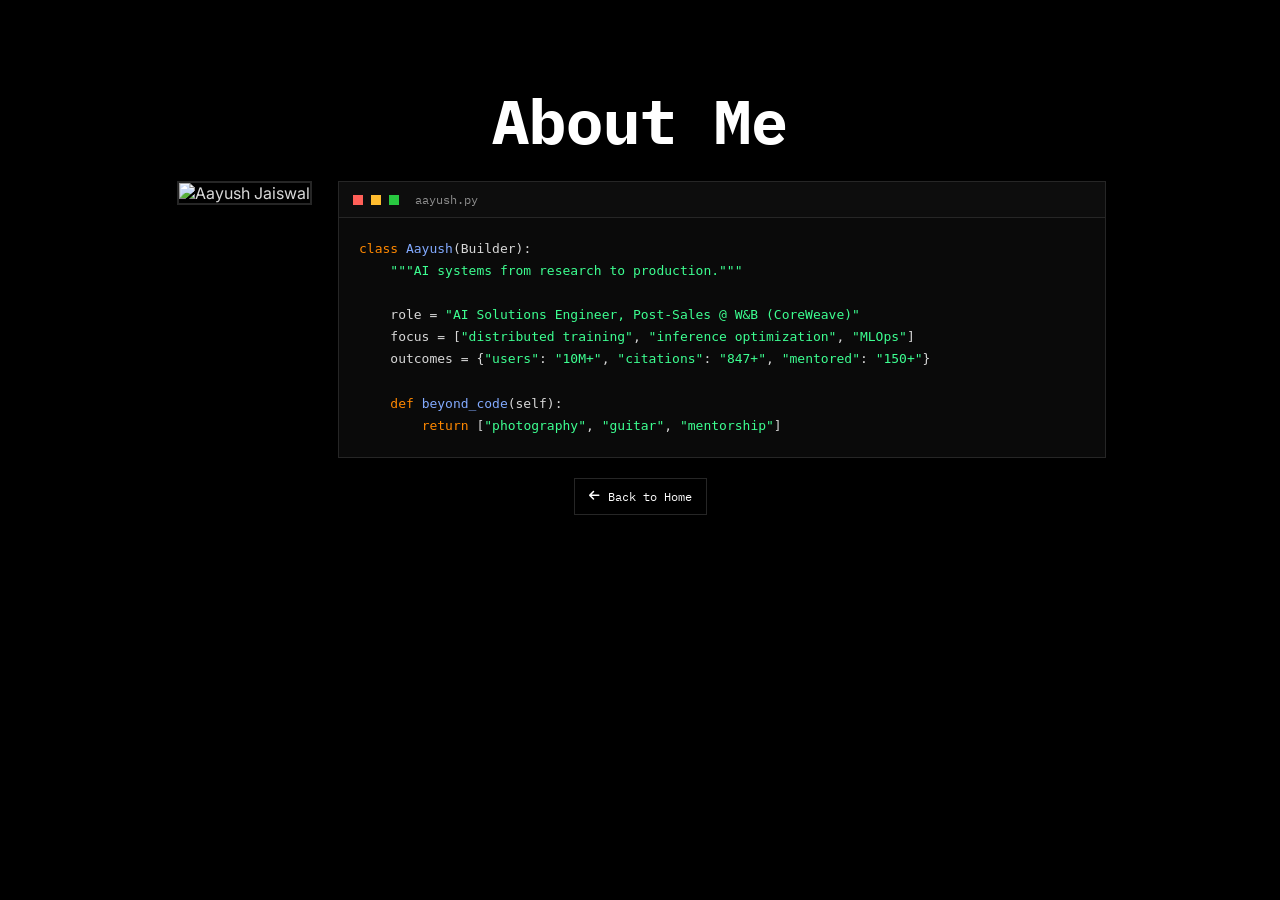
==== about.html @ 136d4f63 "feat: polish hero typing, visual hierarchy, and handoff state" ====
<!DOCTYPE html>
<html lang="en">
<head>
<meta charset="UTF-8">
<meta name="viewport" content="width=device-width,initial-scale=1">
<title>About Me — Aayush Jaiswal</title>
<link rel="stylesheet" href="https://cdnjs.cloudflare.com/ajax/libs/font-awesome/6.5.1/css/all.min.css">
<link href="https://fonts.googleapis.com/css2?family=IBM+Plex+Mono:wght@400;500;600;700&family=Inter:wght@300;400;500;600&display=swap" rel="stylesheet">
<style>
:root{--black:#000;--orange:#ff8800;--border:#262626;--text:#d8d8d8;--text-dim:#8f8f8f;--white:#fff;--mono:'IBM Plex Mono',monospace;--sans:'Inter',sans-serif}
*{box-sizing:border-box;margin:0;padding:0}
body{background:var(--black);color:var(--text);font-family:var(--sans)}
.wrap{max-width:980px;margin:80px auto;padding:0 24px;text-align:center}
h1{font-family:var(--mono);font-size:clamp(34px,6vw,62px);color:var(--white);margin-bottom:20px}
.about-grid{display:grid;grid-template-columns:140px minmax(0,1fr);gap:24px;align-items:start}
.hero-portrait img{width:140px;height:140px;object-fit:cover;border:2px solid var(--border)}
.code-window{border:1px solid var(--border);background:#0a0a0a;overflow:hidden;text-align:left}
.code-titlebar{display:flex;align-items:center;gap:8px;padding:10px 14px;border-bottom:1px solid var(--border);background:#0d0d0d}
.code-dot{width:10px;height:10px;display:inline-block}.red{background:#ff5f57}.yellow{background:#febc2e}.green{background:#28c840}
.code-filename{font-family:var(--mono);font-size:12px;color:var(--text-dim);margin-left:8px}
.code-body{padding:20px;font-family:var(--mono);font-size:13px;line-height:1.7;overflow-x:auto}
.kw{color:var(--orange)} .str{color:#3dff91} .fn{color:#82aaff}
.back{display:inline-flex;align-items:center;gap:8px;margin-top:20px;padding:10px 14px;border:1px solid var(--border);color:#fff;text-decoration:none;font-family:var(--mono);font-size:12px}
.back:hover{border-color:var(--orange);color:var(--orange)}
@media(max-width:768px){.about-grid{grid-template-columns:1fr;justify-items:center}}
</style>
</head>
<body>
  <main class="wrap">
    <h1>About Me</h1>
    <div class="about-grid">
      <div class="hero-portrait"><img src="images/profile.jpeg" alt="Aayush Jaiswal"></div>
      <div class="code-window">
        <div class="code-titlebar"><span class="code-dot red"></span><span class="code-dot yellow"></span><span class="code-dot green"></span><span class="code-filename">aayush.py</span></div>
        <div class="code-body"><pre><span class="kw">class</span> <span class="fn">Aayush</span>(Builder):
    <span class="str">"""AI systems from research to production."""</span>

    role = <span class="str">"AI Solutions Engineer, Post-Sales @ W&B (CoreWeave)"</span>
    focus = [<span class="str">"distributed training"</span>, <span class="str">"inference optimization"</span>, <span class="str">"MLOps"</span>]
    outcomes = {<span class="str">"users"</span>: <span class="str">"10M+"</span>, <span class="str">"citations"</span>: <span class="str">"847+"</span>, <span class="str">"mentored"</span>: <span class="str">"150+"</span>}

    <span class="kw">def</span> <span class="fn">beyond_code</span>(self):
        <span class="kw">return</span> [<span class="str">"photography"</span>, <span class="str">"guitar"</span>, <span class="str">"mentorship"</span>]</pre></div>
      </div>
    </div>
    <a class="back" href="index.html#hero"><i class="fas fa-arrow-left"></i> Back to Home</a>
  </main>
</body>
</html>
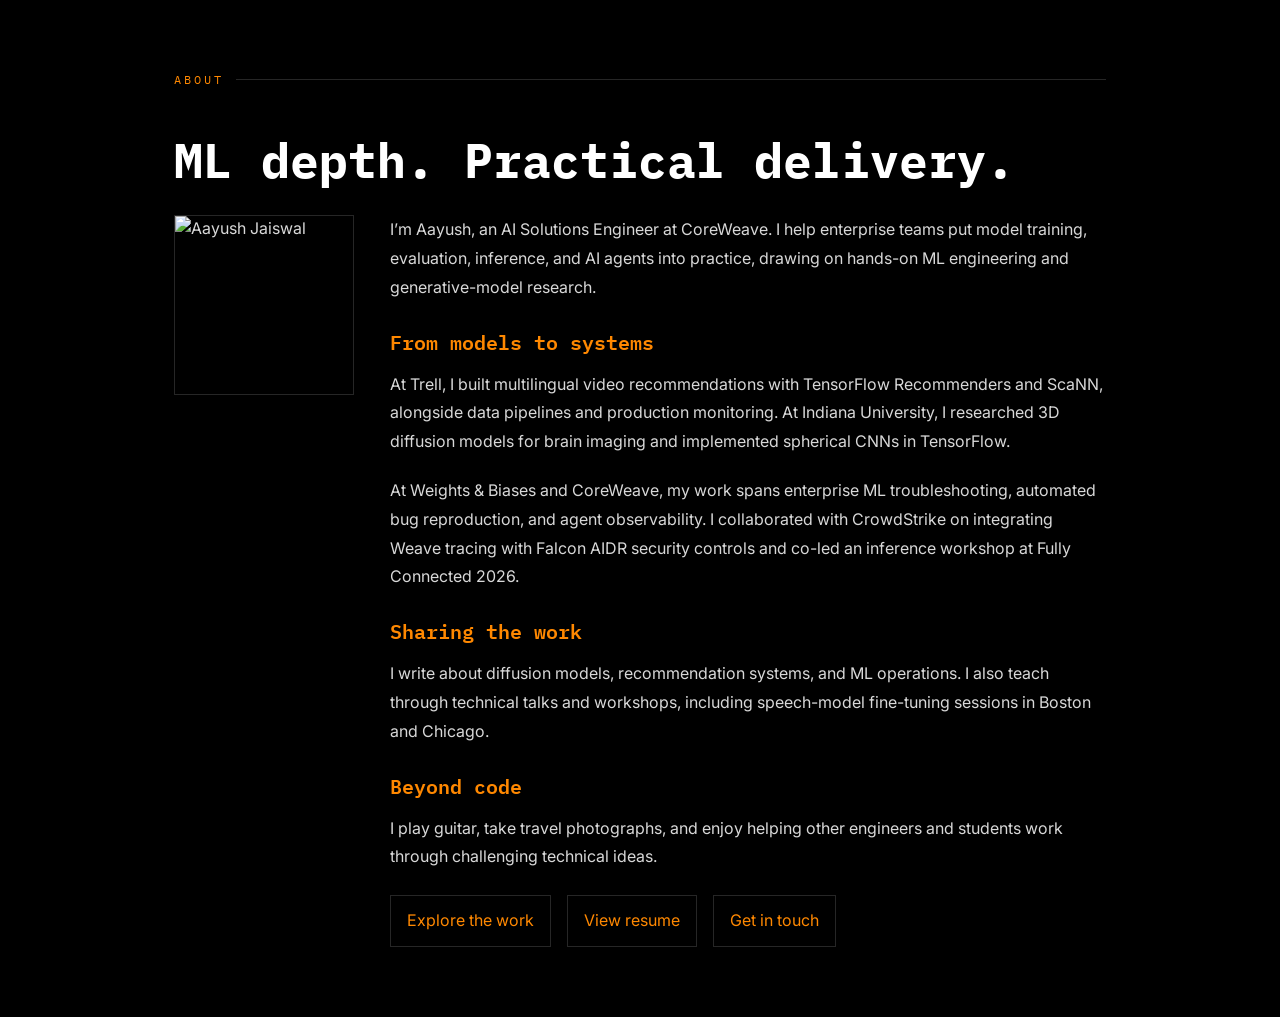
==== commit 490d1066: "Fix portfolio audit findings and unify content and presentation" ====
--- a/about.html
+++ b/about.html
@@ -3,47 +3,43 @@
 <head>
 <meta charset="UTF-8">
 <meta name="viewport" content="width=device-width,initial-scale=1">
-<title>About Me — Aayush Jaiswal</title>
-<link rel="stylesheet" href="https://cdnjs.cloudflare.com/ajax/libs/font-awesome/6.5.1/css/all.min.css">
+<title>About Aayush Jaiswal — Applied AI & ML Engineering</title>
+<meta name="description" content="Aayush Jaiswal builds applied AI and ML systems, combining enterprise engineering at CoreWeave with recommendations and medical-imaging research.">
+<link rel="canonical" href="https://aajais.github.io/about.html">
+<meta property="og:title" content="About Aayush Jaiswal">
+<meta property="og:description" content="Applied AI engineering, model research, and production ML systems.">
+<meta property="og:url" content="https://aajais.github.io/about.html">
+<meta property="og:type" content="profile">
+<meta property="og:image" content="https://aajais.github.io/images/profile.jpeg">
+<meta name="twitter:card" content="summary">
+<link rel="icon" href="favicon.png">
 <link href="https://fonts.googleapis.com/css2?family=IBM+Plex+Mono:wght@400;500;600;700&family=Inter:wght@300;400;500;600&display=swap" rel="stylesheet">
+<link rel="stylesheet" href="styles.css">
 <style>
-:root{--black:#000;--orange:#ff8800;--border:#262626;--text:#d8d8d8;--text-dim:#8f8f8f;--white:#fff;--mono:'IBM Plex Mono',monospace;--sans:'Inter',sans-serif}
-*{box-sizing:border-box;margin:0;padding:0}
-body{background:var(--black);color:var(--text);font-family:var(--sans)}
-.wrap{max-width:980px;margin:80px auto;padding:0 24px;text-align:center}
-h1{font-family:var(--mono);font-size:clamp(34px,6vw,62px);color:var(--white);margin-bottom:20px}
-.about-grid{display:grid;grid-template-columns:140px minmax(0,1fr);gap:24px;align-items:start}
-.hero-portrait img{width:140px;height:140px;object-fit:cover;border:2px solid var(--border)}
-.code-window{border:1px solid var(--border);background:#0a0a0a;overflow:hidden;text-align:left}
-.code-titlebar{display:flex;align-items:center;gap:8px;padding:10px 14px;border-bottom:1px solid var(--border);background:#0d0d0d}
-.code-dot{width:10px;height:10px;display:inline-block}.red{background:#ff5f57}.yellow{background:#febc2e}.green{background:#28c840}
-.code-filename{font-family:var(--mono);font-size:12px;color:var(--text-dim);margin-left:8px}
-.code-body{padding:20px;font-family:var(--mono);font-size:13px;line-height:1.7;overflow-x:auto}
-.kw{color:var(--orange)} .str{color:#3dff91} .fn{color:#82aaff}
-.back{display:inline-flex;align-items:center;gap:8px;margin-top:20px;padding:10px 14px;border:1px solid var(--border);color:#fff;text-decoration:none;font-family:var(--mono);font-size:12px}
-.back:hover{border-color:var(--orange);color:var(--orange)}
-@media(max-width:768px){.about-grid{grid-template-columns:1fr;justify-items:center}}
+.about-wrap{max-width:980px;margin:70px auto;padding:0 24px}
+.about-wrap h1{font:700 clamp(30px,6vw,48px) var(--mono);color:var(--white);margin-bottom:24px}
+.about-layout{display:grid;grid-template-columns:180px minmax(0,1fr);gap:36px;align-items:start}
+.about-photo{width:100%;height:auto;border:1px solid var(--border)}
+.about-copy{min-width:0}.about-copy p{margin-bottom:20px;line-height:1.8}.about-copy h2{font:600 20px var(--mono);color:var(--orange);margin:24px 0 12px}
+.about-actions{display:flex;flex-wrap:wrap;gap:16px;margin-top:24px}.about-actions a{border:1px solid var(--border);padding:12px 16px}
+@media(max-width:600px){.about-layout{grid-template-columns:1fr}.about-photo{max-width:160px}.about-wrap{margin:36px auto}}
 </style>
 </head>
 <body>
-  <main class="wrap">
-    <h1>About Me</h1>
-    <div class="about-grid">
-      <div class="hero-portrait"><img src="images/profile.jpeg" alt="Aayush Jaiswal"></div>
-      <div class="code-window">
-        <div class="code-titlebar"><span class="code-dot red"></span><span class="code-dot yellow"></span><span class="code-dot green"></span><span class="code-filename">aayush.py</span></div>
-        <div class="code-body"><pre><span class="kw">class</span> <span class="fn">Aayush</span>(Builder):
-    <span class="str">"""AI systems from research to production."""</span>
-
-    role = <span class="str">"AI Solutions Engineer, Post-Sales @ W&B (CoreWeave)"</span>
-    focus = [<span class="str">"distributed training"</span>, <span class="str">"inference optimization"</span>, <span class="str">"MLOps"</span>]
-    outcomes = {<span class="str">"users"</span>: <span class="str">"10M+"</span>, <span class="str">"citations"</span>: <span class="str">"847+"</span>, <span class="str">"mentored"</span>: <span class="str">"150+"</span>}
-
-    <span class="kw">def</span> <span class="fn">beyond_code</span>(self):
-        <span class="kw">return</span> [<span class="str">"photography"</span>, <span class="str">"guitar"</span>, <span class="str">"mentorship"</span>]</pre></div>
-      </div>
-    </div>
-    <a class="back" href="index.html#hero"><i class="fas fa-arrow-left"></i> Back to Home</a>
-  </main>
+<a class="skip-link" href="#about-content">Skip to content</a>
+<main class="about-wrap" id="about-content">
+<div class="section-label">ABOUT</div><h1>ML depth. Practical delivery.</h1>
+<div class="about-layout"><img class="about-photo" src="images/profile.jpeg" width="180" height="180" alt="Aayush Jaiswal"><div class="about-copy">
+<p>I’m Aayush, an AI Solutions Engineer at CoreWeave. I help enterprise teams put model training, evaluation, inference, and AI agents into practice, drawing on hands-on ML engineering and generative-model research.</p>
+<h2>From models to systems</h2>
+<p>At Trell, I built multilingual video recommendations with TensorFlow Recommenders and ScaNN, alongside data pipelines and production monitoring. At Indiana University, I researched 3D diffusion models for brain imaging and implemented spherical CNNs in TensorFlow.</p>
+<p>At Weights &amp; Biases and CoreWeave, my work spans enterprise ML troubleshooting, automated bug reproduction, and agent observability. I collaborated with CrowdStrike on integrating Weave tracing with Falcon AIDR security controls and co-led an inference workshop at Fully Connected 2026.</p>
+<h2>Sharing the work</h2>
+<p>I write about diffusion models, recommendation systems, and ML operations. I also teach through technical talks and workshops, including speech-model fine-tuning sessions in Boston and Chicago.</p>
+<h2>Beyond code</h2>
+<p>I play guitar, take travel photographs, and enjoy helping other engineers and students work through challenging technical ideas.</p>
+<div class="about-actions"><a href="index.html#projects">Explore the work</a><a href="AAYUSH_JAISWAL_RESUME.pdf">View resume</a><a href="index.html#contact">Get in touch</a></div>
+</div></div>
+</main>
 </body>
-</html>+</html>
--- a/styles.css
+++ b/styles.css
@@ -0,0 +1,399 @@
+*,*::before,*::after{margin:0;padding:0;box-sizing:border-box;border-radius:0!important}
+:root{--black:#000;--bg:#000;--orange:#ff8800;--green:#3dff91;--border:#262626;--text:#d8d8d8;--text-dim:#8f8f8f;--white:#fff;--mono:'IBM Plex Mono',monospace;--sans:'Inter',sans-serif;--fs-xs:12px;--fs-sm:14px;--fs-md:16px;--fs-lg:20px;--fs-xl:28px;--fs-2xl:40px;--fs-3xl:56px}
+html{scroll-behavior:smooth;scrollbar-width:thin;scrollbar-color:var(--orange) #000}
+body{background:var(--black);color:var(--text);font-family:var(--sans);font-size:16px;line-height:1.6;overflow-x:hidden}
+::selection{background:var(--orange);color:#000}
+a{color:var(--orange);text-decoration:none;transition:color .2s}
+a:hover{color:var(--green)}
+
+/* Scroll Progress */
+#scroll-progress{position:fixed;top:0;left:0;height:2px;background:var(--green);z-index:9999;transition:width .1s linear;width:0}
+
+/* Nav */
+nav{position:fixed;top:0;left:0;right:0;z-index:1000;background:rgba(0,0,0,.92);border-bottom:1px solid var(--border);backdrop-filter:blur(10px);-webkit-backdrop-filter:blur(10px)}
+.nav-inner{max-width:1200px;margin:0 auto;padding:0 24px;height:56px;display:grid;grid-template-columns:auto 1fr auto;align-items:center;gap:22px}
+.nav-logo{font-family:var(--mono);font-weight:700;font-size:var(--fs-xl);color:var(--orange);letter-spacing:-1px}
+.nav-links{display:flex;align-items:center;gap:30px}
+.nav-links a{font-family:var(--mono);font-size:var(--fs-sm);text-transform:uppercase;letter-spacing:1.6px;color:#eaeaea;transition:color .2s}
+.nav-links a:hover{color:var(--orange)}
+.nav-socials{display:flex;align-items:center;justify-content:center;gap:16px}
+.nav-socials a{color:#fff;font-size:19px;transition:color .2s}
+.nav-socials a:hover{color:var(--orange)}
+.pulse-dot{width:8px;height:8px;background:var(--green);display:inline-block;animation:pulse 2s infinite}
+@keyframes pulse{0%,100%{opacity:1}50%{opacity:.3}}
+.nav-toggle{display:none;background:none;border:none;color:var(--orange);font-size:20px;cursor:pointer}
+
+/* Sections */
+.section{padding:100px 24px;max-width:1200px;margin:0 auto}
+.section-label{font-family:var(--mono);font-size:12px;text-transform:uppercase;letter-spacing:3px;color:var(--orange);margin-bottom:40px;display:flex;align-items:center;gap:12px}
+.section-label::after{content:'';flex:1;height:1px;background:var(--border)}
+
+/* Hero Portrait */
+.hero-portrait{margin-bottom:24px}
+.hero-portrait img{width:140px;height:140px;object-fit:cover;border:2px solid var(--border);filter:grayscale(30%);transition:filter .3s}
+.hero-portrait img:hover{filter:grayscale(0%);border-color:var(--orange)}
+
+/* Hero */
+#hero{min-height:100vh;display:flex;align-items:center;justify-content:center;position:relative;padding-top:56px}
+#particle-canvas{position:fixed;inset:0;width:100vw;height:100vh;z-index:0;pointer-events:none;opacity:.9}
+.hero-content{position:relative;z-index:1;width:100%;max-width:1200px;margin:0 auto;padding:0 24px;display:flex;flex-direction:column;align-items:center;text-align:center;transform:translateY(4vh)}
+.hero-eyebrow{font-family:var(--mono);font-size:var(--fs-sm);color:var(--green);margin:18px 0 0;letter-spacing:1px;width:min(100%,980px);display:inline-block;white-space:nowrap;overflow:visible;min-height:1.4em}
+.hero-eyebrow.typing::after{content:'';display:inline-block;width:2px;height:1.05em;background:var(--green);margin-left:6px;vertical-align:-2px;animation:caret .9s step-end infinite}
+.hero-name{font-family:var(--mono);font-size:clamp(58px,9.2vw,112px);font-weight:700;color:var(--white);line-height:.95;margin:22px 0 24px;letter-spacing:-2px;text-align:center;width:min(100%,980px)}
+.hero-tagline{font-family:var(--mono);font-size:clamp(19px,2.3vw,27px);color:#b7b7b7;margin:0 auto 14px;max-width:56ch;line-height:1.45;width:min(100%,980px)}
+.hero-tagline .highlight-prod{color:#6fffb0;font-weight:600}
+.hero-grid{display:grid;grid-template-columns:minmax(0,.9fr) minmax(0,1.1fr);gap:32px;align-items:start}
+.hero-left{display:flex;flex-direction:column;gap:14px}
+.hero-right{display:flex;flex-direction:column;min-width:0}
+.hero-intro{font-size:14px;color:#b8b8b8;max-width:46ch;line-height:1.65}
+.hero-cta{display:flex;gap:14px;margin-top:26px;justify-content:center;flex-wrap:wrap;width:min(100%,980px)}
+.hero-btn{display:inline-flex;align-items:center;gap:8px;font-family:var(--mono);font-size:var(--fs-sm);text-transform:uppercase;letter-spacing:1.1px;padding:12px 20px;border:1px dashed #4c4c4c;color:#cfcfcf;background:transparent;box-shadow:none;transition:all .22s ease}
+.hero-btn:hover{border-color:var(--green);color:var(--green);transform:translateY(-1px);background:rgba(61,255,145,.05)}
+
+/* Code bio */
+.code-window{border:1px solid var(--border);background:#0a0a0a;overflow:hidden}
+.code-titlebar{display:flex;align-items:center;gap:8px;padding:10px 14px;border-bottom:1px solid var(--border);background:#0d0d0d}
+.code-dot{width:10px;height:10px;display:inline-block}
+.code-dot.red{background:#ff5f57}
+.code-dot.yellow{background:#febc2e}
+.code-dot.green{background:#28c840}
+.code-filename{font-family:var(--mono);font-size:12px;color:var(--text-dim);margin-left:8px}
+.code-body{padding:20px;font-family:var(--mono);font-size:13px;line-height:1.7;color:var(--text);overflow-x:auto}
+.code-body .kw{color:var(--orange)}
+.code-body .str{color:var(--green)}
+.code-body .cm{color:var(--text-dim)}
+.code-body .fn{color:#82aaff}
+.code-body .num{color:#f78c6c}
+
+/* Social row */
+.hero-socials{display:none}
+.hero-socials a{color:var(--text-dim);font-size:18px;transition:color .2s}
+.hero-socials a:hover{color:var(--orange)}
+
+/* Hero right rail */
+.hero-panel{border:1px solid var(--border);background:#060606;padding:18px}
+.hero-panel-title{font-family:var(--mono);font-size:11px;text-transform:uppercase;letter-spacing:1.5px;color:var(--orange);margin-bottom:10px}
+.hero-panel-list{display:flex;flex-direction:column;gap:8px}
+.hero-panel-item{font-size:13px;color:#b8b8b8;line-height:1.55}
+.worked-grid{display:grid;grid-template-columns:repeat(2,minmax(0,1fr));gap:6px}
+.worked-logo{font-family:var(--mono);font-size:10px;letter-spacing:.4px;text-transform:uppercase;color:#c2c2c2;border:1px solid var(--border);padding:8px 7px;text-align:center;background:#0b0b0b}
+.worked-logo.primary{color:var(--orange);border-color:#3a2a16;background:#0d0803}
+.worked-caption{font-size:11px;color:#7e7e7e;margin-top:8px;line-height:1.45}
+
+/* Stats bar */
+.stats-bar{display:grid;grid-template-columns:repeat(4,1fr);gap:14px;background:transparent;border:none;margin-top:46px;width:min(100%,980px)}
+.stat-item{background:linear-gradient(180deg,#121212,#070707);padding:22px 16px;text-align:center;border:1px solid #2f2113;box-shadow:inset 0 0 0 1px rgba(255,136,0,.08);transition:transform .25s ease,border-color .25s ease,box-shadow .25s ease}
+.stat-item:hover{transform:translateY(-4px);border-color:#8a5a22;box-shadow:0 12px 34px rgba(255,136,0,.18)}
+.stat-num{font-family:var(--mono);font-size:clamp(30px,3.2vw,42px);font-weight:700;color:#ff9f1a;transition:transform .25s ease,color .25s ease;display:inline-block}
+.stat-item:hover .stat-num{transform:scale(1.12);color:#ffc06a}
+.stat-label{font-family:var(--mono);font-size:var(--fs-xs);text-transform:uppercase;color:#9e9e9e;letter-spacing:1.3px;margin-top:6px}
+@keyframes caret{50%{opacity:0}}
+
+/* Trusted By */
+.trusted-grid{display:grid;grid-template-columns:repeat(auto-fill,minmax(160px,1fr));gap:1px;background:var(--border);border:1px solid var(--border)}
+.trusted-item{background:var(--black);padding:20px;text-align:center;font-family:var(--mono);font-size:13px;color:var(--text-dim);transition:color .2s}
+.trusted-item:hover{color:var(--orange)}
+.trusted-note{margin-top:14px;font-family:var(--mono);font-size:12px;color:#9c9c9c}
+
+/* Outcomes */
+#outcomes .section-label,#journey .section-label,#projects .section-label{margin-bottom:16px;justify-content:center;text-align:center}
+#outcomes .section-label::after,#journey .section-label::after,#projects .section-label::after{display:none}
+#outcomes .section-title,#journey .section-title,#projects .section-title{margin-bottom:44px;font-size:clamp(20px,2.3vw,30px);font-weight:500;color:#b2b2b2;letter-spacing:.2px;text-align:center}
+.outcomes-grid{display:grid;grid-template-columns:repeat(3,minmax(0,1fr));gap:16px 22px;background:transparent;border:none;justify-items:center}
+.outcome-card{position:relative;background:transparent;padding:10px 0 12px;min-height:146px;display:flex;flex-direction:column;justify-content:center;align-items:center;text-align:center;cursor:pointer;transition:transform .28s ease;width:100%}
+.outcome-card::after{content:'';position:absolute;left:50%;transform:translateX(-50%);bottom:0;width:52px;height:2px;background:linear-gradient(90deg,var(--orange),transparent);opacity:.6;transition:width .32s ease,opacity .32s ease}
+.outcome-kpi{font-family:var(--mono);font-size:clamp(48px,5.1vw,72px);font-weight:800;line-height:1;color:var(--white);letter-spacing:-1px;margin-bottom:10px;transition:transform .28s ease,text-shadow .28s ease}
+.outcome-title{font-family:var(--mono);font-size:13px;text-transform:uppercase;letter-spacing:1.5px;color:var(--orange);margin-bottom:0;transition:transform .28s ease,color .28s ease}
+.outcome-copy{font-size:13px;color:#9f9f9f;line-height:1.45;margin-top:0;max-height:0;opacity:0;overflow:hidden;transform:translateY(8px);max-width:34ch;transition:max-height .42s ease,opacity .32s ease,transform .32s ease,margin-top .32s ease}
+.outcome-card:hover,.outcome-card:focus-within{transform:translateY(-3px)}
+.outcome-card:hover::after,.outcome-card:focus-within::after{width:116px;opacity:1}
+.outcome-card:hover .outcome-kpi,.outcome-card:focus-within .outcome-kpi{transform:translateY(-2px) scale(1.03);text-shadow:0 0 18px rgba(255,255,255,.15)}
+.outcome-card:hover .outcome-title,.outcome-card:focus-within .outcome-title{transform:translateY(-1px);color:#ff9f1a}
+.outcome-card:hover .outcome-copy,.outcome-card:focus-within .outcome-copy{margin-top:8px;max-height:8em;opacity:1;transform:translateY(0)}
+@media(max-width:1100px){
+  .outcomes-grid{grid-template-columns:repeat(2,minmax(0,1fr));gap:18px}
+}
+@media(max-width:700px){
+  .outcomes-grid{grid-template-columns:1fr;gap:20px}
+  #outcomes .section-title{margin-bottom:24px}
+}
+
+/* Tech Marquee */
+.marquee-wrap{overflow:hidden;border-top:1px solid var(--border);border-bottom:1px solid var(--border);padding:16px 0;background:#050505}
+.marquee-track{display:flex;gap:48px;animation:marquee 30s linear infinite;width:max-content}
+.marquee-track span{font-family:var(--mono);font-size:13px;text-transform:uppercase;letter-spacing:2px;color:var(--text-dim);white-space:nowrap}
+@keyframes marquee{0%{transform:translateX(0)}100%{transform:translateX(-50%)}}
+
+/* Education */
+.edu-grid{display:grid;grid-template-columns:1fr 1fr;gap:1px;background:var(--border);border:1px solid var(--border)}
+.edu-card{background:var(--black);padding:32px}
+.edu-degree{font-family:var(--mono);font-size:16px;color:var(--white);margin-bottom:4px}
+.edu-school{color:var(--orange);font-family:var(--mono);font-size:13px;margin-bottom:8px}
+.edu-meta{font-family:var(--mono);font-size:12px;color:var(--text-dim);display:flex;gap:16px}
+
+/* Timeline */
+.timeline{position:relative;padding-left:32px;border-left:1px solid var(--border)}
+.timeline-item{position:relative;margin-bottom:2px;border:1px solid var(--border);background:#050505;cursor:pointer;transition:border-color .2s}
+.timeline-item:hover,.timeline-item.active{border-color:var(--orange)}
+.timeline-item::before{content:'';position:absolute;left:-38px;top:24px;width:10px;height:10px;border:1px solid var(--orange);background:var(--black)}
+.timeline-item.active::before{background:var(--orange)}
+.timeline-header{display:flex;justify-content:space-between;align-items:center;padding:20px 24px;flex-wrap:wrap;gap:8px}
+.timeline-role{font-family:var(--mono);font-size:14px;color:var(--white)}
+.timeline-role span{color:var(--orange)}
+.timeline-date{font-family:var(--mono);font-size:12px;color:var(--text-dim)}
+.timeline-expand{font-family:var(--mono);font-size:16px;color:var(--orange);margin-left:8px;transition:transform .2s}
+.timeline-item.active .timeline-expand{transform:rotate(45deg)}
+.timeline-body{max-height:0;overflow:hidden;transition:max-height .4s ease}
+.timeline-body-inner{padding:0 24px 20px;color:var(--text);font-size:14px;line-height:1.7}
+.timeline-tags{display:flex;flex-wrap:wrap;gap:6px;margin-top:12px}
+.tag{font-family:var(--mono);font-size:11px;padding:4px 10px;border:1px solid var(--border);color:var(--text-dim)}
+
+/* Journey connected snake timeline */
+#journey{}
+.journey-strip{position:relative;overflow-x:auto;padding:14px 0 20px;scrollbar-width:none;-ms-overflow-style:none}
+.journey-strip::-webkit-scrollbar{display:none}
+.journey-track{position:relative;display:flex;gap:44px;align-items:flex-start;min-width:max(100%,2600px);width:max-content;padding:34px 16px 42px}
+.journey-wire{position:absolute;left:0;top:0;width:100%;height:100%;z-index:0;pointer-events:none;isolation:isolate}
+.journey-wire svg{width:100%;height:100%}
+.journey-wire path{fill:none;stroke:#ffad42;stroke-width:2.9;stroke-linecap:round;stroke-linejoin:round;stroke-dasharray:2.4 9;opacity:.82;filter:drop-shadow(0 0 8px rgba(255,160,48,.42));animation:journeyFlow 14s linear infinite}
+.journey-item{--offsetY:0px;transform:translateY(var(--offsetY));border:1px solid var(--border);background:linear-gradient(180deg,#0d0d0d 0%,#090909 100%);padding:20px;display:flex;flex-direction:column;gap:12px;position:relative;min-height:168px;flex:0 0 310px;transition:transform .22s ease,border-color .22s ease,box-shadow .22s ease,background .22s ease;overflow:hidden;z-index:1}
+/* One tile per hill/valley for cleaner rhythm */
+.journey-item:nth-of-type(odd){--offsetY:-26px}
+.journey-item:nth-of-type(even){--offsetY:26px}
+.journey-item.primary{border-color:#4b2f14;background:linear-gradient(180deg,#120c06 0%,#0c0804 100%)}
+.journey-item.education{border-color:#2a4130;background:linear-gradient(180deg,#0a120d 0%,#080d09 100%)}
+.journey-item:hover{transform:translateY(calc(var(--offsetY) - 4px));border-color:#7a4b1d;box-shadow:0 10px 26px rgba(0,0,0,.35),0 0 0 1px rgba(255,136,0,.12) inset}
+.journey-item::selection{background:rgba(255,136,0,.25)}
+.journey-item::before{content:'';position:absolute;inset:0;background:linear-gradient(115deg,transparent 25%,rgba(255,136,0,.09) 45%,transparent 65%);transform:translateX(-140%);transition:transform .6s ease;pointer-events:none}
+.journey-item:hover::before{transform:translateX(140%)}
+.journey-years{font-family:var(--mono);font-size:13px;color:var(--orange);letter-spacing:.7px}
+.journey-brand{display:flex;align-items:center;gap:12px}
+.journey-logo-img{height:28px;max-width:140px;object-fit:contain;object-position:left center;filter:grayscale(100%) contrast(120%) brightness(1.04);transition:filter .22s ease,transform .22s ease}
+.journey-item:hover .journey-logo-img{filter:grayscale(30%) contrast(120%) brightness(1.08);transform:translateY(-1px)}
+.journey-logo-fallback{height:24px;min-width:40px;padding:0 10px;border:1px solid var(--border);display:grid;place-items:center;font:700 10px var(--mono);color:#cfcfcf;background:#0f0f0f}
+.journey-name{font:600 15px var(--mono);letter-spacing:.3px;color:#e6e6e6;text-transform:uppercase;line-height:1.3}
+.journey-role{font-size:14px;color:#9a9a9a;line-height:1.45;position:relative;font-family:var(--mono);padding-right:0}
+.journey-role::after{display:none}
+.journey-item:hover .journey-role::after{display:none}
+.journey-badge{font-family:var(--mono);font-size:12px;color:#79d89a;border:1px solid #2a4a33;padding:3px 8px;display:inline-block;width:max-content;letter-spacing:.7px;text-transform:uppercase}
+
+/* linear alternating order */
+.journey-item .journey-dot{position:absolute;right:-16px;top:50%;transform:translateY(-50%);width:8px;height:8px;border-radius:50%;background:#ffb347;box-shadow:0 0 0 2px rgba(255,136,0,.18),0 0 12px rgba(255,170,64,.4);animation:journeyPulse 2.2s ease-in-out infinite}
+.journey-item:last-of-type .journey-dot{display:none}
+
+/* legacy per-card connectors replaced by wavy dotted journey wire */
+.journey-item::after{display:none}
+@keyframes journeyPulse{0%,100%{transform:scale(1);opacity:.92}50%{transform:scale(1.18);opacity:1}}
+@keyframes journeyCursorBlink{0%,49%{opacity:1}50%,100%{opacity:0}}
+@keyframes journeyFlow{from{stroke-dashoffset:0}to{stroke-dashoffset:-240}}
+
+@media(max-width:980px){
+  .journey-item{--offsetY:0px;flex-basis:290px}
+  .journey-item:hover{transform:translateY(-4px)}
+}
+@media(max-width:700px){.journey-item{flex-basis:86vw}}
+.edu-card.edu-focus{border:1px solid #2a4a33;box-shadow:inset 0 0 0 1px #152119}
+.edu-meta .edu-pill{font-family:var(--mono);font-size:10px;color:#79d89a;border:1px solid #2a4a33;padding:2px 7px;letter-spacing:.7px;text-transform:uppercase}
+
+/* Skills */
+.skills-category{margin-bottom:32px}
+.skills-category-title{font-family:var(--mono);font-size:13px;color:var(--orange);text-transform:uppercase;letter-spacing:2px;margin-bottom:12px}
+.skills-list{display:flex;flex-wrap:wrap;gap:6px}
+.skill-pill{font-family:var(--mono);font-size:12px;padding:6px 14px;border:1px solid var(--border);color:var(--text);transition:all .2s}
+.skill-pill:hover{border-color:var(--orange);color:var(--orange)}
+.specialties-grid{display:grid;grid-template-columns:repeat(3,minmax(0,1fr));gap:1px;background:var(--border);border:1px solid var(--border);margin-top:32px}
+.specialty-card{background:var(--black);padding:24px}
+.specialty-card h4{font-family:var(--mono);font-size:14px;color:var(--green);margin-bottom:6px}
+.specialty-card p{font-size:13px;color:var(--text-dim)}
+
+/* Projects */
+#projects{}
+.projects-shell{position:relative;padding:0}
+.projects-track{display:flex;gap:16px;overflow-x:auto;scroll-snap-type:none;padding:4px 0 12px;scrollbar-width:none;-ms-overflow-style:none}
+
+/* gentle edge fade for auto-scrolling sections (stable, no overlay artifacts) */
+.journey-strip,.projects-shell{box-shadow:inset 44px 0 34px -32px rgba(0,0,0,.95),inset -44px 0 34px -32px rgba(0,0,0,.95)}
+.projects-track::-webkit-scrollbar{display:none}
+.media-card{min-width:0;background:#070707;border:1px solid var(--border);padding:24px;display:flex;flex-direction:column;gap:16px;height:auto}
+.project-card{flex:0 0 352px;scroll-snap-align:start;min-height:440px}
+.media-card h3{font-family:var(--mono);font-size:18px;color:var(--white);margin:0;line-height:1.4}
+.project-impact,.talk-description{font-size:13px;color:#9f9f9f;line-height:1.6;margin:0}
+.project-tags{display:flex;flex-wrap:nowrap;gap:8px;margin:0;overflow:hidden;white-space:nowrap;min-height:34px;align-items:center}
+.project-tags .tag{display:inline-flex;align-items:center;justify-content:center;height:32px;padding:0 11px;box-sizing:border-box;font-family:var(--mono);font-size:12px;font-weight:500;letter-spacing:.35px;line-height:1;border:1px solid #2a4a33;color:#79d89a;background:#070d09;white-space:nowrap;flex:0 0 auto}
+.project-link{font-family:var(--mono);font-size:14px;color:var(--orange);margin-top:auto;padding-top:16px;display:inline-flex;align-items:center;gap:8px}
+.project-link:hover{color:var(--green)}
+
+/* Talks */
+.talks-list{display:grid;grid-template-columns:repeat(3,minmax(0,1fr));gap:16px;margin-top:16px}
+.talk-meta{display:flex;flex-wrap:wrap;align-items:center;gap:10px;font-family:var(--mono);font-size:12px;color:var(--text-dim)}
+.talk-meta time{color:var(--orange)}
+.talk-role{display:inline-block;color:#79d89a;border:1px solid #2a4a33;background:#070d09;padding:4px 8px}
+.talk-event{font-family:var(--mono);font-size:12px;color:var(--orange);margin:0}
+@media(max-width:1000px){.talks-list{grid-template-columns:repeat(2,minmax(0,1fr))}}
+@media(max-width:600px){.talks-list{grid-template-columns:1fr}}
+#talks{scroll-margin-top:56px}
+/* Shared image treatment for project and event tiles. */
+.project-thumb,.talk-gallery img{display:block;width:100%;aspect-ratio:4/3;object-fit:contain;background:#0a0a0a;border:1px solid var(--border)}
+.talk-gallery{position:relative;width:100%;flex-shrink:0}
+.talk-gallery>a{display:block}
+.talk-gallery.is-ready{display:grid;grid-template-columns:minmax(0,1fr)}
+.talk-gallery.is-ready>a{grid-area:1/1;opacity:0;pointer-events:none;transition:opacity 700ms ease-in-out}
+.talk-gallery.is-ready>a.is-active{opacity:1;pointer-events:auto;z-index:1}
+.talk-gallery.is-ready>.slideshow-controls{grid-area:2/1}
+@media(prefers-reduced-motion:reduce){.talk-gallery.is-ready>a{transition:none}}
+.talk-gallery img{height:auto}
+.talk-gallery a:focus-visible{outline:2px solid var(--orange);outline-offset:3px}
+.slideshow-controls{display:flex;align-items:center;gap:10px;margin-top:12px;font-family:var(--mono);font-size:12px;color:var(--text-dim)}
+.slideshow-count{margin-right:auto}
+@media(max-width:900px) and (min-width:769px){.nav-links{gap:14px}.nav-links a{font-size:12px;letter-spacing:1px}.nav-socials{gap:10px}}
+
+
+/* Papers */
+.paper-card{border:1px solid var(--border);padding:28px;margin-bottom:2px;background:#050505}
+.paper-card h3{font-family:var(--mono);font-size:15px;color:var(--white);margin-bottom:4px}
+.paper-venue{font-family:var(--mono);font-size:12px;color:var(--orange);margin-bottom:10px}
+.paper-card p{font-size:13px;color:var(--text-dim);line-height:1.6;margin-bottom:10px}
+.paper-authors{font-size:12px;color:var(--text-dim);margin-bottom:10px}
+.paper-links{display:flex;gap:16px;flex-wrap:wrap}
+.paper-links a{font-family:var(--mono);font-size:12px;color:var(--orange)}
+
+/* Writing */
+.writing-card{border:1px solid var(--border);padding:28px;margin-bottom:2px;background:#050505;display:block;transition:border-color .2s}
+.writing-card:hover{border-color:var(--orange)}
+.writing-card h3{font-family:var(--mono);font-size:15px;color:var(--white);margin-bottom:4px}
+.writing-meta{font-family:var(--mono);font-size:12px;color:var(--text-dim);margin-bottom:10px}
+.writing-card p{font-size:13px;color:var(--text-dim);line-height:1.6;margin-bottom:10px}
+
+/* Beyond */
+.beyond-grid{display:grid;grid-template-columns:2fr 1fr;gap:1px;background:var(--border);border:1px solid var(--border)}
+.beyond-card{background:var(--black);padding:32px}
+.beyond-card h3{font-family:var(--mono);font-size:15px;color:var(--white);margin-bottom:4px}
+.beyond-card .note{font-family:var(--mono);font-size:12px;color:var(--green);margin-bottom:10px}
+.beyond-card p{font-size:13px;color:var(--text-dim);line-height:1.6}
+
+/* Resume */
+.resume-section{text-align:center;padding:60px 24px;border:1px solid var(--border);background:#050505}
+.resume-btn{display:inline-flex;align-items:center;gap:10px;font-family:var(--mono);font-size:14px;padding:14px 32px;border:1px solid var(--orange);color:var(--orange);text-transform:uppercase;letter-spacing:2px;transition:all .2s}
+.resume-btn:hover{background:var(--orange);color:#000}
+.resume-date{font-family:var(--mono);font-size:11px;color:var(--text-dim);margin-top:12px}
+
+/* Contact */
+.contact-grid{display:grid;grid-template-columns:repeat(auto-fill,minmax(200px,1fr));gap:1px;background:var(--border);border:1px solid var(--border)}
+.contact-item{background:var(--black);padding:24px;text-align:center;transition:background .2s}
+.contact-item:hover{background:#0a0a0a}
+.contact-item i{font-size:20px;color:var(--orange);margin-bottom:8px;display:block}
+.contact-item span{font-family:var(--mono);font-size:12px;color:var(--text-dim);display:block;margin-bottom:4px;text-transform:uppercase;letter-spacing:1px}
+.contact-item a{font-family:var(--mono);font-size:13px}
+
+/* Footer */
+footer{border-top:1px solid var(--border);padding:40px 24px;text-align:center}
+footer p{font-family:var(--mono);font-size:12px;color:var(--text-dim)}
+footer .built{color:var(--orange);letter-spacing:3px;text-transform:uppercase;margin-top:8px}
+
+/* Chat Widget */
+.chat-toggle{position:fixed;bottom:24px;right:24px;width:52px;height:52px;background:var(--orange);border:none;color:#000;font-size:20px;cursor:pointer;z-index:2000;display:flex;align-items:center;justify-content:center;transition:background .2s}
+.chat-toggle:hover{background:var(--green)}
+.chat-panel{position:fixed;bottom:88px;right:24px;width:360px;max-height:480px;background:#0a0a0a;border:1px solid var(--border);z-index:2000;display:none;flex-direction:column}
+.chat-panel.open{display:flex}
+.chat-header{padding:16px;border-bottom:1px solid var(--border);display:flex;align-items:center;justify-content:space-between}
+.chat-header h4{font-family:var(--mono);font-size:14px;color:var(--white);display:flex;align-items:center;gap:8px}
+.chat-header .online-dot{width:8px;height:8px;background:var(--green);display:inline-block;animation:pulse 2s infinite}
+.chat-messages{flex:1;overflow-y:auto;padding:16px;display:flex;flex-direction:column;gap:10px;min-height:200px}
+.chat-msg{max-width:85%;padding:10px 14px;font-size:13px;line-height:1.5}
+.chat-msg.bot{background:#111;color:var(--text);align-self:flex-start;border:1px solid var(--border)}
+.chat-msg.user{background:var(--orange);color:#000;align-self:flex-end}
+.chat-chips{display:flex;flex-wrap:wrap;gap:6px;padding:0 16px 12px}
+.chat-chip{font-family:var(--mono);font-size:11px;padding:6px 12px;border:1px solid var(--border);color:var(--text-dim);background:none;cursor:pointer;transition:all .2s}
+.chat-chip:hover{border-color:var(--orange);color:var(--orange)}
+.chat-input-wrap{display:flex;border-top:1px solid var(--border)}
+.chat-input-wrap input{flex:1;background:transparent;border:none;padding:14px;color:var(--text);font-family:var(--mono);font-size:13px;outline:none}
+.chat-input-wrap button{background:var(--orange);border:none;padding:0 16px;color:#000;font-size:16px;cursor:pointer}
+
+/* Responsive */
+@media(max-width:768px){
+  .nav-inner{display:flex;justify-content:space-between}
+  .nav-links{display:none;position:absolute;top:56px;left:0;right:0;background:rgba(0,0,0,.97);flex-direction:column;padding:20px;border-bottom:1px solid var(--border)}
+  .nav-links.open{display:flex}
+  .nav-toggle{display:block}
+  .nav-socials{display:none}
+  .hero-grid{grid-template-columns:1fr}
+  .hero-right{order:2}
+  .hero-left{order:1}
+  .hero-content{transform:translateY(1.8vh)}
+  .hero-cta{flex-direction:column;align-items:center}
+  .worked-grid{grid-template-columns:1fr 1fr}
+  .stats-bar{grid-template-columns:repeat(2,1fr)}
+  .edu-grid{grid-template-columns:1fr}
+  .projects-track{gap:12px}
+  .project-card{flex-basis:86vw}
+  .specialties-grid{grid-template-columns:1fr}
+  .beyond-grid{grid-template-columns:1fr}
+  .chat-panel{right:8px;left:8px;width:auto}
+}
+/* Section heading */
+.section-title{font-family:var(--mono);font-size:clamp(24px,4vw,40px);font-weight:700;color:var(--white);margin-bottom:8px}
+.section-subtitle{font-size:15px;color:#b0b0b0;margin-bottom:48px;max-width:700px;line-height:1.75}
+
+/* Skip link */
+.skip-link{position:absolute;top:-40px;left:0;background:var(--orange);color:#000;padding:8px 16px;z-index:10000;font-family:var(--mono);font-size:13px;transition:top .2s}
+.skip-link:focus{top:0}
+
+/* Project thumbnails */
+.project-thumb{height:auto;margin:0;flex-shrink:0}
+.project-thumb.trell-fix{object-position:center}
+.project-thumb.remy-logo{object-fit:contain;padding:12px 24px;background:#0a0a0a}
+
+.project-thumb.placeholder{display:flex;align-items:center;justify-content:center;font-family:var(--mono);font-size:11px;letter-spacing:1.5px;text-transform:uppercase;color:#8f8f8f;background:linear-gradient(135deg,#0a0a0a 0%,#0f0f0f 100%)}
+
+/* Education logos */
+.edu-logo{width:28px;height:28px;object-fit:contain;margin-bottom:10px;filter:grayscale(100%) contrast(120%) brightness(1.04);opacity:.9}
+.edu-logo-iu,.edu-logo-manipal{background:transparent;padding:0;border:none}
+
+/* Back to top */
+.back-to-top{position:fixed;bottom:90px;right:24px;width:40px;height:40px;background:#111;border:1px solid var(--border);color:var(--orange);font-family:var(--mono);font-size:18px;cursor:pointer;z-index:1999;display:none;align-items:center;justify-content:center;transition:all .2s}
+.back-to-top.visible{display:flex}
+.back-to-top:hover{background:var(--orange);color:#000;border-color:var(--orange)}
+
+/* Resume enhanced */
+.resume-file{font-family:var(--mono);font-size:12px;color:var(--text-dim);margin-bottom:16px;background:#0a0a0a;display:inline-block;padding:8px 16px;border:1px solid var(--border)}
+.resume-file .fname{color:var(--green)}
+.resume-file .fsize{color:var(--text-dim)}
+
+/* Reduced motion */
+@media(prefers-reduced-motion:reduce){
+  #particle-canvas{display:none}
+  .marquee-track{animation:none}
+  .pulse-dot{animation:none}
+  *{transition-duration:0.01ms!important}
+}
+
+/* Shared layout and accessible interactions */
+html{scroll-padding-top:76px}
+#hero{isolation:isolate;overflow:hidden}
+#particle-canvas{position:absolute;inset:0;width:100%;height:100%;z-index:-1;opacity:.55}
+.hero-eyebrow{white-space:normal;min-height:0}
+.projects-track,.talks-list{display:grid;grid-template-columns:repeat(3,minmax(0,1fr));gap:16px;overflow:visible;padding:0;margin-top:16px}
+.project-card{min-height:0;flex:auto}
+.project-tags{flex-wrap:wrap;overflow:visible;white-space:normal;min-height:0}
+.project-tags .tag{white-space:normal;height:auto;min-height:28px}
+.journey-track{display:grid;grid-template-columns:repeat(2,minmax(0,1fr));gap:16px;min-width:0;width:100%;padding:0}
+.journey-item,.journey-item:hover{transform:none;min-height:0;--offsetY:0px}
+.journey-detail{font-size:14px;color:var(--text-dim);line-height:1.65}
+.outcome-card{cursor:default}
+.outcome-copy{opacity:1;max-height:none;transform:none;margin-top:10px}
+#outcomes .section-label,#journey .section-label,#projects .section-label{text-align:left;justify-content:flex-start;margin-bottom:40px}
+#outcomes .section-label::after,#journey .section-label::after,#projects .section-label::after{display:block}
+#outcomes .section-title,#journey .section-title,#projects .section-title{text-align:left;font-size:clamp(24px,4vw,40px);font-weight:700;color:var(--white);margin-bottom:16px}
+.marquee-track{animation:none;flex-wrap:wrap;width:auto;gap:16px 28px}
+.marquee-track span:nth-child(n+17){display:none}
+.nav-links{gap:18px}.nav-links a{font-size:12px;letter-spacing:1px}
+.chat-header h2{font:600 16px var(--mono);color:var(--white)}
+.faq-close{background:none;border:1px solid var(--border);color:var(--orange);font-size:24px;min-width:44px;min-height:44px;cursor:pointer}
+.chat-input-wrap input{min-width:0}
+.chat-panel{max-height:calc(100dvh - 110px)}
+.chat-messages{min-height:80px}
+a:focus-visible,button:focus-visible,input:focus-visible,summary:focus-visible{outline:2px solid var(--orange);outline-offset:4px}
+@media(max-width:1100px){.nav-socials{display:none}.nav-inner{grid-template-columns:auto 1fr}.nav-links{justify-content:flex-end}}
+@media(max-width:1000px){.projects-track,.talks-list{grid-template-columns:repeat(2,minmax(0,1fr))}}
+@media(max-width:600px){.projects-track,.talks-list,.journey-track{grid-template-columns:1fr}.section{padding:64px 20px}.media-card{padding:20px}.hero-content{transform:none}.resume-file{max-width:100%;overflow-wrap:anywhere}}
+@media(prefers-reduced-motion:reduce){html{scroll-behavior:auto}*,*::before,*::after{animation:none!important;transition:none!important}.talk-gallery.is-ready>a{display:none}.talk-gallery.is-ready>a.is-active{display:block}}
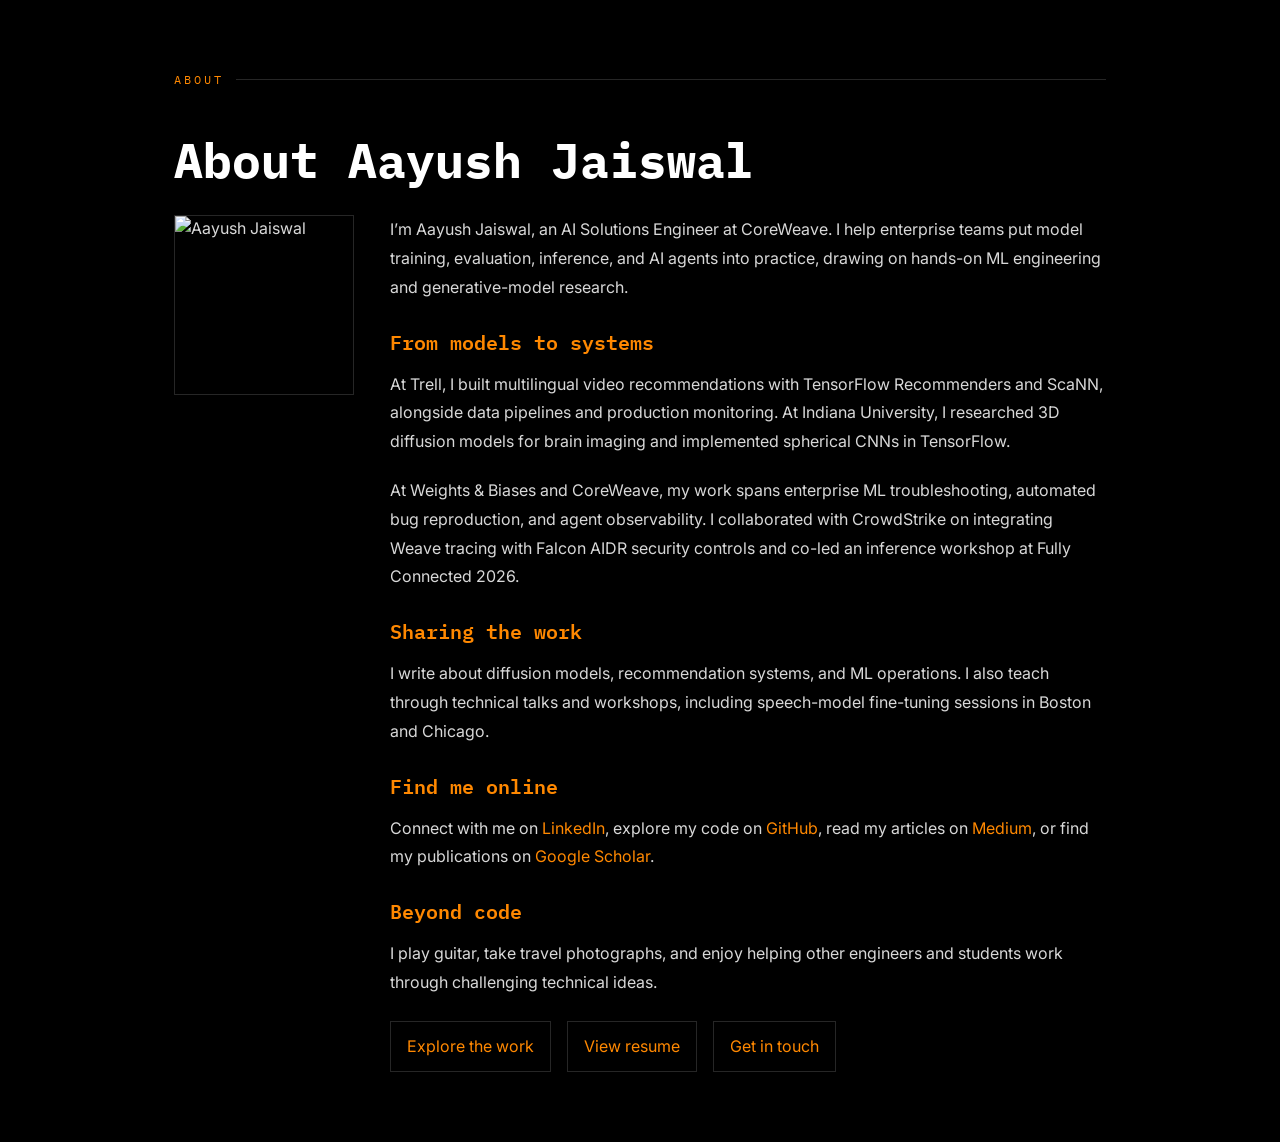
==== commit 42d58bf3: "Improve name-focused SEO and add Search Console verification" ====
--- a/about.html
+++ b/about.html
@@ -12,6 +12,15 @@
 <meta property="og:type" content="profile">
 <meta property="og:image" content="https://aajais.github.io/images/profile.jpeg">
 <meta name="twitter:card" content="summary">
+<meta name="twitter:title" content="About Aayush Jaiswal — Applied AI & ML Engineering">
+<meta name="twitter:description" content="AI Solutions Engineer at CoreWeave with expertise in production ML, recommendation systems, and diffusion research.">
+<meta name="twitter:image" content="https://aajais.github.io/images/profile.jpeg">
+<meta name="twitter:image:alt" content="Aayush Jaiswal">
+<meta property="og:image:alt" content="Aayush Jaiswal">
+<meta property="og:site_name" content="Aayush Jaiswal">
+<meta property="og:locale" content="en_US">
+<meta name="author" content="Aayush Jaiswal">
+<meta name="robots" content="index, follow, max-image-preview:large">
 <link rel="icon" href="favicon.png">
 <link href="https://fonts.googleapis.com/css2?family=IBM+Plex+Mono:wght@400;500;600;700&family=Inter:wght@300;400;500;600&display=swap" rel="stylesheet">
 <link rel="stylesheet" href="styles.css">
@@ -24,21 +33,82 @@
 .about-actions{display:flex;flex-wrap:wrap;gap:16px;margin-top:24px}.about-actions a{border:1px solid var(--border);padding:12px 16px}
 @media(max-width:600px){.about-layout{grid-template-columns:1fr}.about-photo{max-width:160px}.about-wrap{margin:36px auto}}
 </style>
+<script type="application/ld+json">
+{
+  "@context": "https://schema.org",
+  "@graph": [
+    {
+      "@type": "ProfilePage",
+      "@id": "https://aajais.github.io/about.html#webpage",
+      "url": "https://aajais.github.io/about.html",
+      "name": "About Aayush Jaiswal — Applied AI & ML Engineering",
+      "isPartOf": {
+        "@id": "https://aajais.github.io/#website"
+      },
+      "mainEntity": {
+        "@id": "https://aajais.github.io/#person"
+      },
+      "inLanguage": "en"
+    },
+    {
+      "@type": "Person",
+      "name": "Aayush Jaiswal",
+      "jobTitle": "AI Solutions Engineer",
+      "worksFor": {
+        "@type": "Organization",
+        "name": "CoreWeave"
+      },
+      "url": "https://aajais.github.io/",
+      "email": "aajais.usa@gmail.com",
+      "sameAs": [
+        "https://www.linkedin.com/in/jaiswal-aayush",
+        "https://github.com/aajais",
+        "https://scholar.google.com/citations?user=ZvTNhlcAAAAJ&hl=en",
+        "https://medium.com/@aajais"
+      ],
+      "alumniOf": [
+        {
+          "@type": "CollegeOrUniversity",
+          "name": "Indiana University Bloomington"
+        },
+        {
+          "@type": "CollegeOrUniversity",
+          "name": "Manipal University Jaipur"
+        }
+      ],
+      "@id": "https://aajais.github.io/#person",
+      "image": "https://aajais.github.io/images/profile.jpeg",
+      "description": "AI Solutions Engineer at CoreWeave working on applied AI, machine learning, training, evaluation, inference, and observable agents.",
+      "knowsAbout": [
+        "Machine learning",
+        "Deep learning",
+        "Diffusion models",
+        "Recommendation systems",
+        "Model inference",
+        "MLOps",
+        "AI observability"
+      ]
+    }
+  ]
+}
+</script>
 </head>
 <body>
 <a class="skip-link" href="#about-content">Skip to content</a>
 <main class="about-wrap" id="about-content">
-<div class="section-label">ABOUT</div><h1>ML depth. Practical delivery.</h1>
+<div class="section-label">ABOUT</div><h1>About Aayush Jaiswal</h1>
 <div class="about-layout"><img class="about-photo" src="images/profile.jpeg" width="180" height="180" alt="Aayush Jaiswal"><div class="about-copy">
-<p>I’m Aayush, an AI Solutions Engineer at CoreWeave. I help enterprise teams put model training, evaluation, inference, and AI agents into practice, drawing on hands-on ML engineering and generative-model research.</p>
+<p>I’m Aayush Jaiswal, an AI Solutions Engineer at CoreWeave. I help enterprise teams put model training, evaluation, inference, and AI agents into practice, drawing on hands-on ML engineering and generative-model research.</p>
 <h2>From models to systems</h2>
 <p>At Trell, I built multilingual video recommendations with TensorFlow Recommenders and ScaNN, alongside data pipelines and production monitoring. At Indiana University, I researched 3D diffusion models for brain imaging and implemented spherical CNNs in TensorFlow.</p>
 <p>At Weights &amp; Biases and CoreWeave, my work spans enterprise ML troubleshooting, automated bug reproduction, and agent observability. I collaborated with CrowdStrike on integrating Weave tracing with Falcon AIDR security controls and co-led an inference workshop at Fully Connected 2026.</p>
 <h2>Sharing the work</h2>
 <p>I write about diffusion models, recommendation systems, and ML operations. I also teach through technical talks and workshops, including speech-model fine-tuning sessions in Boston and Chicago.</p>
+<h2>Find me online</h2>
+<p>Connect with me on <a href="https://www.linkedin.com/in/jaiswal-aayush">LinkedIn</a>, explore my code on <a href="https://github.com/aajais">GitHub</a>, read my articles on <a href="https://medium.com/@aajais">Medium</a>, or find my publications on <a href="https://scholar.google.com/citations?user=ZvTNhlcAAAAJ&amp;hl=en">Google Scholar</a>.</p>
 <h2>Beyond code</h2>
 <p>I play guitar, take travel photographs, and enjoy helping other engineers and students work through challenging technical ideas.</p>
-<div class="about-actions"><a href="index.html#projects">Explore the work</a><a href="AAYUSH_JAISWAL_RESUME.pdf">View resume</a><a href="index.html#contact">Get in touch</a></div>
+<div class="about-actions"><a href="/#projects">Explore the work</a><a href="AAYUSH_JAISWAL_RESUME.pdf">View resume</a><a href="/#contact">Get in touch</a></div>
 </div></div>
 </main>
 </body>
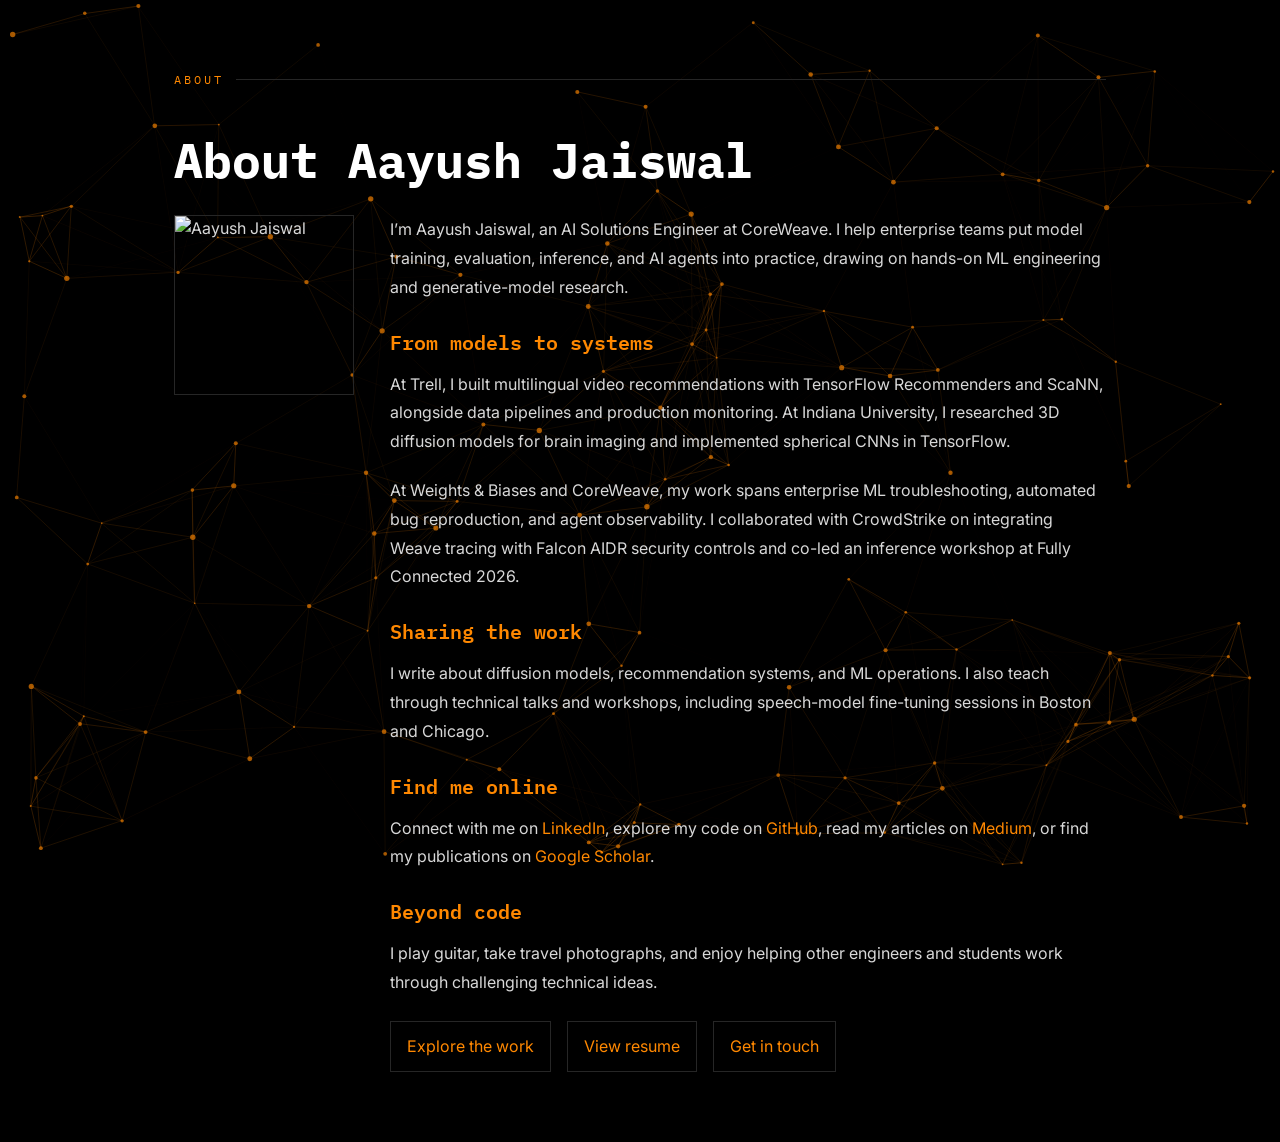
==== commit 2473ef4b: "Restore portfolio background and terminal design effects" ====
--- a/about.html
+++ b/about.html
@@ -94,6 +94,7 @@
 </script>
 </head>
 <body>
+<canvas id="particle-canvas" aria-hidden="true"></canvas>
 <a class="skip-link" href="#about-content">Skip to content</a>
 <main class="about-wrap" id="about-content">
 <div class="section-label">ABOUT</div><h1>About Aayush Jaiswal</h1>
@@ -111,5 +112,6 @@
 <div class="about-actions"><a href="/#projects">Explore the work</a><a href="AAYUSH_JAISWAL_RESUME.pdf">View resume</a><a href="/#contact">Get in touch</a></div>
 </div></div>
 </main>
+<script src="background.js" defer></script>
 </body>
 </html>
--- a/styles.css
+++ b/styles.css
@@ -369,21 +369,20 @@
 
 /* Shared layout and accessible interactions */
 html{scroll-padding-top:76px}
-#hero{isolation:isolate;overflow:hidden}
-#particle-canvas{position:absolute;inset:0;width:100%;height:100%;z-index:-1;opacity:.55}
+body{isolation:isolate}
+main,footer{position:relative;z-index:1}
+#particle-canvas{position:fixed;inset:0;width:100%;height:100%;z-index:0;opacity:.9}
 .hero-eyebrow{white-space:normal;min-height:0}
 .projects-track,.talks-list{display:grid;grid-template-columns:repeat(3,minmax(0,1fr));gap:16px;overflow:visible;padding:0;margin-top:16px}
 .project-card{min-height:0;flex:auto}
 .project-tags{flex-wrap:wrap;overflow:visible;white-space:normal;min-height:0}
 .project-tags .tag{white-space:normal;height:auto;min-height:28px}
 .journey-track{display:grid;grid-template-columns:repeat(2,minmax(0,1fr));gap:16px;min-width:0;width:100%;padding:0}
-.journey-item,.journey-item:hover{transform:none;min-height:0;--offsetY:0px}
+.journey-item{transform:none;min-height:0;--offsetY:0px}
+.journey-item:hover{transform:translateY(-4px)}
 .journey-detail{font-size:14px;color:var(--text-dim);line-height:1.65}
 .outcome-card{cursor:default}
 .outcome-copy{opacity:1;max-height:none;transform:none;margin-top:10px}
-#outcomes .section-label,#journey .section-label,#projects .section-label{text-align:left;justify-content:flex-start;margin-bottom:40px}
-#outcomes .section-label::after,#journey .section-label::after,#projects .section-label::after{display:block}
-#outcomes .section-title,#journey .section-title,#projects .section-title{text-align:left;font-size:clamp(24px,4vw,40px);font-weight:700;color:var(--white);margin-bottom:16px}
 .marquee-track{animation:none;flex-wrap:wrap;width:auto;gap:16px 28px}
 .marquee-track span:nth-child(n+17){display:none}
 .nav-links{gap:18px}.nav-links a{font-size:12px;letter-spacing:1px}
@@ -397,3 +396,13 @@
 @media(max-width:1000px){.projects-track,.talks-list{grid-template-columns:repeat(2,minmax(0,1fr))}}
 @media(max-width:600px){.projects-track,.talks-list,.journey-track{grid-template-columns:1fr}.section{padding:64px 20px}.media-card{padding:20px}.hero-content{transform:none}.resume-file{max-width:100%;overflow-wrap:anywhere}}
 @media(prefers-reduced-motion:reduce){html{scroll-behavior:auto}*,*::before,*::after{animation:none!important;transition:none!important}.talk-gallery.is-ready>a{display:none}.talk-gallery.is-ready>a.is-active{display:block}}
+
+/* Terminal detail, with stable layout and a complete accessible text alternative. */
+.hero-eyebrow{position:relative}
+.typing-overlay{display:none}
+.hero-eyebrow.is-typing>span:first-child{opacity:0}
+.hero-eyebrow.is-typing .typing-overlay{display:block;position:absolute;inset:0}
+.typing-overlay::after{content:'';display:inline-block;width:2px;height:1em;margin-left:6px;vertical-align:-2px;background:var(--green);animation:caret .9s step-end infinite}
+.media-card{transition:border-color .25s ease,box-shadow .25s ease,transform .25s ease}
+@media(hover:hover) and (prefers-reduced-motion:no-preference){.media-card:hover{border-color:#7a4b1d;box-shadow:0 8px 26px rgba(0,0,0,.3);transform:translateY(-4px)}}
+@media(prefers-reduced-motion:reduce){.journey-item:hover{transform:none}}
